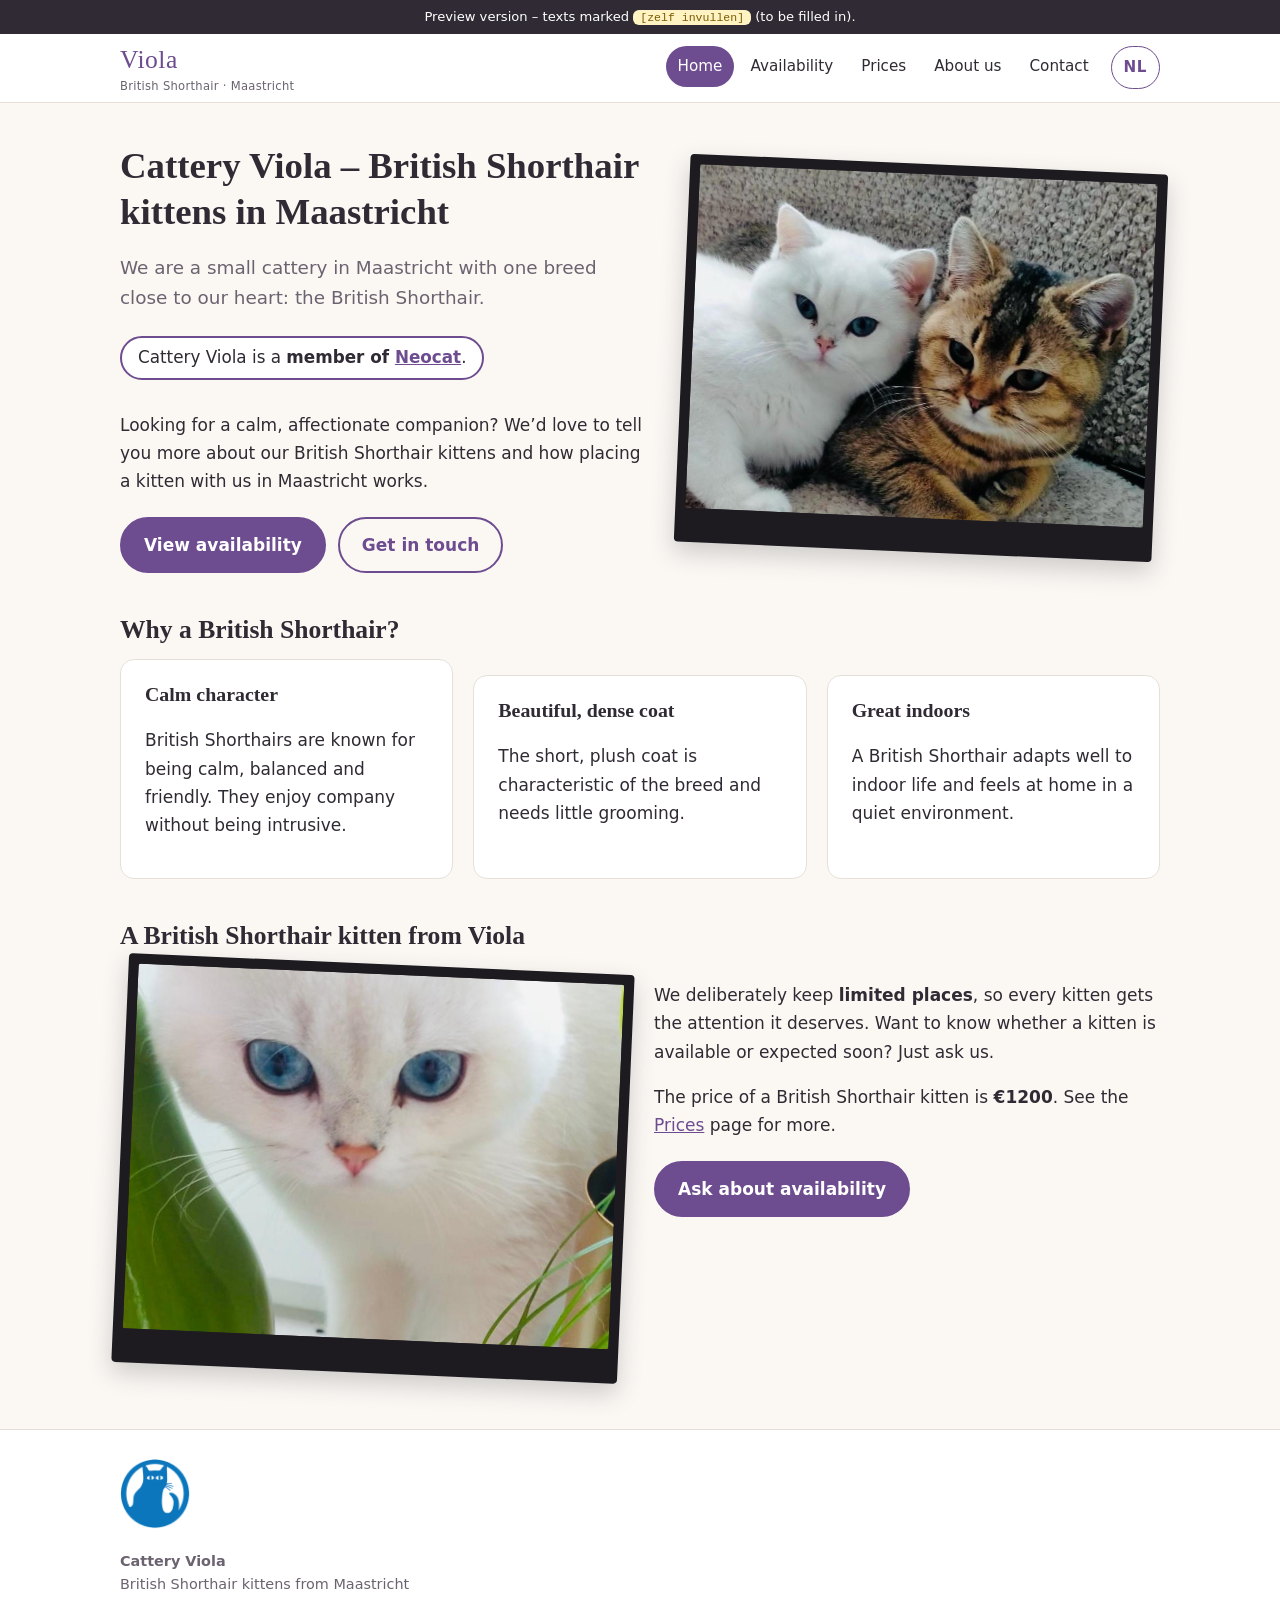
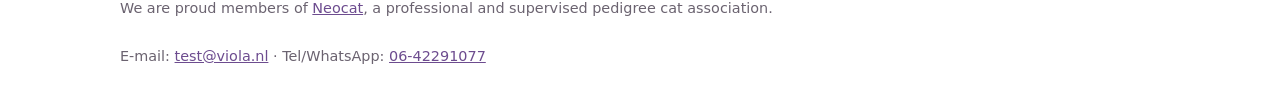
==== en/index.html @ 656d2afb "Neocat-logo in footer (NL/EN)" ====
<!doctype html>
<html lang="en">
<head>
<meta charset="utf-8">
<meta name="viewport" content="width=device-width,initial-scale=1">
<title>Cattery Viola – British Shorthair kittens in Maastricht</title>
<meta name="description" content="Cattery Viola is a small breeder of British Shorthair kittens in Maastricht, the Netherlands. Read about the breed and the adoption process, and ask about availability.">
<link rel="canonical" href="https://warroc0.github.io/viola-cattery/en/">
<link rel="alternate" hreflang="nl" href="https://warroc0.github.io/viola-cattery/">
<link rel="alternate" hreflang="en" href="https://warroc0.github.io/viola-cattery/en/">
<link rel="alternate" hreflang="x-default" href="https://warroc0.github.io/viola-cattery/">
<meta property="og:type" content="website">
<meta property="og:site_name" content="Cattery Viola">
<meta property="og:title" content="Cattery Viola – British Shorthair kittens in Maastricht">
<meta property="og:description" content="Cattery Viola is a small breeder of British Shorthair kittens in Maastricht, the Netherlands. Read about the breed and the adoption process, and ask about availability.">
<meta property="og:url" content="https://warroc0.github.io/viola-cattery/en/">
<meta property="og:locale" content="en_GB">
<meta property="og:image" content="https://warroc0.github.io/viola-cattery/images/viola-01.jpg">
<link rel="icon" href="data:image/svg+xml,<svg xmlns='http://www.w3.org/2000/svg' viewBox='0 0 100 100'><text y='.9em' font-size='90'>🐾</text></svg>">
<link rel="stylesheet" href="../css/style.css">
</head>
<body>
<div class="preview-bar">Preview version – texts marked <span class="fill">[zelf invullen]</span> (to be filled in).</div>
<header class="site"><div class="wrap">
<a class="brand" href="index.html">Viola<small>British Shorthair · Maastricht</small></a>
<button class="menu-toggle" aria-expanded="false" aria-controls="hoofdmenu" onclick="var n=document.getElementById('hoofdmenu');n.classList.toggle('open');this.setAttribute('aria-expanded',n.classList.contains('open'))">Menu</button>
<nav id="hoofdmenu" aria-label="Main menu"><ul><li><a href="index.html" aria-current="page">Home</a></li><li><a href="availability.html">Availability</a></li><li><a href="rates.html">Prices</a></li><li><a href="about.html">About us</a></li><li><a href="contact.html">Contact</a></li><li class="lang"><a href="../index.html" hreflang="nl" lang="nl" title="Nederlandse versie" aria-label="Nederlandse versie">NL</a></li></ul></nav>
</div></header>
<main><div class="wrap">

<section class="hero">
<div>
<h1>Cattery Viola – British Shorthair kittens in Maastricht</h1>
<p class="lead">We are a small cattery in Maastricht with one breed close to our heart: the British Shorthair.</p>
<p class="member">Cattery Viola is a <strong>member of <a href="https://www.neocat.nl/" target="_blank" rel="noopener">Neocat</a></strong>.</p>
<p>Looking for a calm, affectionate companion? We’d love to tell you more about our British Shorthair kittens and how placing a kitten with us in Maastricht works.</p>
<div class="btns"><a class="btn" href="availability.html">View availability</a><a class="btn alt" href="contact.html">Get in touch</a></div>
</div>
<figure class="photo"><img src="../images/viola-01.jpg" alt="Two Cattery Viola British Shorthair kittens, one white and one golden tabby, cuddling on a grey sofa" width="926" height="1000" loading="eager"></figure>
</section>

<section>
<h2>Why a British Shorthair?</h2>
<div class="grid3">
<div class="card"><h3>Calm character</h3><p>British Shorthairs are known for being calm, balanced and friendly. They enjoy company without being intrusive.</p></div>
<div class="card"><h3>Beautiful, dense coat</h3><p>The short, plush coat is characteristic of the breed and needs little grooming.</p></div>
<div class="card"><h3>Great indoors</h3><p>A British Shorthair adapts well to indoor life and feels at home in a quiet environment.</p></div>
</div>
</section>

<section>
<h2>A British Shorthair kitten from Viola</h2>
<div class="grid2">
<figure class="photo"><img src="../images/viola-06.jpg" alt="Viola, our white British Shorthair with blue eyes, close up among the plants" width="943" height="1600" loading="lazy"></figure>
<div>
<p>We deliberately keep <strong>limited places</strong>, so every kitten gets the attention it deserves. Want to know whether a kitten is available or expected soon? Just ask us.</p>
<p>The price of a British Shorthair kitten is <strong>€1200</strong>. See the <a href="rates.html">Prices</a> page for more.</p>
<div class="btns"><a class="btn" href="availability.html">Ask about availability</a></div>
</div>
</div>
</section>

</div></main>
<footer class="site"><div class="wrap">
<a class="neocat-logo" href="https://www.neocat.nl/" target="_blank" rel="noopener"><img src="../images/neocat-logo.png" alt="Neocat logo" width="72" height="72" loading="lazy"></a>
<div class="cols">
<div><strong>Cattery Viola</strong><br>British Shorthair kittens from Maastricht<br>We are proud members of <a href="https://www.neocat.nl/" target="_blank" rel="noopener">Neocat</a>, a professional and supervised pedigree cat association.</div>
<div>E-mail: <a href="mailto:test@viola.nl">test@viola.nl</a> · Tel/WhatsApp: <a href="tel:+31642291077">06-42291077</a></div>
</div>
</div></footer>
</body>
</html>
---- css/style.css ----
:root{--bg:#fbf8f4;--card:#fff;--ink:#2f2a33;--muted:#6b6370;--accent:#6d4c8f;--accent-2:#efe7f6;--line:#e7e0d8;--fill:#fff3c4;--fill-ink:#7a5b00;--radius:14px;--max:1080px}
*{box-sizing:border-box}
html{scroll-behavior:smooth}
body{margin:0;font-family:system-ui,-apple-system,"Segoe UI",Roboto,Helvetica,Arial,sans-serif;color:var(--ink);background:var(--bg);line-height:1.65;font-size:17px}
img{max-width:100%;display:block}
a{color:var(--accent)}
.wrap{max-width:var(--max);margin:0 auto;padding:0 20px}
.preview-bar{background:var(--ink);color:#fff;text-align:center;font-size:.82rem;padding:6px 12px}
header.site{background:var(--card);border-bottom:1px solid var(--line);position:sticky;top:0;z-index:10}
header.site .wrap{display:flex;align-items:center;justify-content:space-between;gap:16px;min-height:68px;flex-wrap:wrap}
.brand{font-family:Georgia,"Times New Roman",serif;font-size:1.6rem;color:var(--accent);text-decoration:none;letter-spacing:.5px}
.brand small{display:block;font-family:system-ui,sans-serif;font-size:.72rem;color:var(--muted);letter-spacing:.3px;margin-top:-4px}
nav ul{list-style:none;display:flex;gap:4px;margin:0;padding:0;flex-wrap:wrap}
nav a{display:block;padding:8px 12px;border-radius:999px;text-decoration:none;color:var(--ink);font-size:.95rem}
nav a:hover{background:var(--accent-2)}
nav a[aria-current=page]{background:var(--accent);color:#fff}
.menu-toggle{display:none}
main{padding:40px 0 56px}
h1,h2,h3{font-family:Georgia,"Times New Roman",serif;line-height:1.25;color:var(--ink)}
h1{font-size:2.3rem;margin:0 0 .4em}
h2{font-size:1.6rem;margin:1.6em 0 .5em}
.lead{font-size:1.15rem;color:var(--muted);max-width:640px}
.hero{display:grid;grid-template-columns:1.1fr 1fr;gap:36px;align-items:center}
.btns{display:flex;gap:12px;flex-wrap:wrap;margin-top:22px}
.btn{display:inline-block;padding:12px 22px;border-radius:999px;background:var(--accent);color:#fff;text-decoration:none;font-weight:600;border:2px solid var(--accent)}
.btn.alt{background:transparent;color:var(--accent)}
.btn:hover{filter:brightness(1.08)}
figure.photo{position:relative;margin:0;border-radius:var(--radius);overflow:hidden;background:#ddd;box-shadow:0 8px 24px rgba(47,42,51,.08)}
figure.photo img{width:100%;height:100%;object-fit:cover;object-position:center 30%;aspect-ratio:4/3}
.gallery .grid3{margin-top:12px}
.gallery figure.photo img{aspect-ratio:4/5}
.grid3{display:grid;grid-template-columns:repeat(3,1fr);gap:20px}
.grid2{display:grid;grid-template-columns:repeat(2,1fr);gap:28px;align-items:start}
.card{background:var(--card);border:1px solid var(--line);border-radius:var(--radius);padding:22px 24px}
.card h3{margin-top:0}
.fill{background:var(--fill);color:var(--fill-ink);padding:1px 7px;border-radius:6px;font-family:ui-monospace,Menlo,Consolas,monospace;font-size:.88em;white-space:normal;overflow-wrap:anywhere}
.price{font-family:Georgia,serif;font-size:3rem;color:var(--accent);margin:.1em 0}
ul.check{padding-left:1.2em}
ul.check li{margin:.35em 0}
.note{background:var(--accent-2);border-radius:var(--radius);padding:16px 20px;color:var(--ink)}
.steps{counter-reset:s;list-style:none;padding:0}
.steps li{counter-increment:s;position:relative;padding:0 0 18px 48px}
.steps li::before{content:counter(s);position:absolute;left:0;top:0;width:32px;height:32px;border-radius:50%;background:var(--accent);color:#fff;display:grid;place-items:center;font-weight:700}
footer.site{border-top:1px solid var(--line);background:var(--card);padding:28px 0;font-size:.9rem;color:var(--muted)}
footer.site .cols{display:flex;justify-content:space-between;gap:24px;flex-wrap:wrap}
footer.site details{margin-top:14px;font-size:.8rem}
footer.site details li{margin:2px 0}
@media (max-width:820px){
 .hero,.grid2{grid-template-columns:1fr}
 .grid3{grid-template-columns:1fr}
 h1{font-size:1.9rem}
 .menu-toggle{display:inline-block;background:none;border:1px solid var(--line);border-radius:8px;padding:6px 12px;font-size:1rem;cursor:pointer}
 nav{width:100%;display:none;padding-bottom:12px}
 nav.open{display:block}
 nav ul{flex-direction:column}
}
body{overflow-x:hidden}
/* language switch */
nav li.lang a{border:1px solid var(--accent);color:var(--accent);font-weight:600;letter-spacing:.5px;margin-left:6px}
nav li.lang a:hover{background:var(--accent);color:#fff}
@media (max-width:820px){nav li.lang a{margin-left:0;display:inline-block;margin-top:6px}}
figure.photo.doc{background:#fff}
.gallery figure.photo.doc img{object-fit:contain;object-position:center}
figure.photo figcaption{position:absolute;left:8px;bottom:8px;background:rgba(47,42,51,.78);color:#fff;font-size:.85rem;padding:4px 10px;border-radius:999px}
/* Neocat membership */
p.member{display:inline-block;background:#fff;border:2px solid var(--accent);border-radius:999px;padding:6px 16px;margin:4px 0 14px;font-size:1.05rem}
.card.neocat{margin:0 0 18px}
.card + .card{margin-top:16px}
.card figure.photo.doc{margin-top:14px;box-shadow:none;border:1px solid var(--line)}
.card figure.photo.doc img{height:auto;aspect-ratio:auto;object-fit:contain}
.card figure.photo.doc figcaption{position:static;display:block;border-radius:0;background:var(--accent-2);color:var(--ink);padding:6px 12px}
/* Polaroid-stijl kattenfoto's (niet de stamboomscans) */
figure.photo:not(.doc){border-radius:4px;background:#1d1b1f;padding:10px 10px 34px;box-shadow:0 10px 24px rgba(47,42,51,.22);transform:rotate(-2.5deg);transition:transform .25s ease}
figure.photo:not(.doc) img{border-radius:2px}
.gallery .grid3 figure.photo:not(.doc){margin:-6px}
.gallery figure.photo:not(.doc):nth-child(4n+1){transform:rotate(-3.5deg)}
.gallery figure.photo:not(.doc):nth-child(4n+2){transform:rotate(2.5deg) translateY(10px);z-index:1}
.gallery figure.photo:not(.doc):nth-child(4n+3){transform:rotate(-1.5deg)}
.gallery figure.photo:not(.doc):nth-child(4n){transform:rotate(3.5deg) translateY(8px);z-index:1}
.grid2 > figure.photo:not(.doc),.hero figure.photo:not(.doc){transform:rotate(2.5deg)}
figure.photo:not(.doc):hover{transform:rotate(0) scale(1.02);z-index:2}
@media (max-width:640px){
 figure.photo:not(.doc),.gallery figure.photo:not(.doc):nth-child(n),.grid2 > figure.photo:not(.doc),.hero figure.photo:not(.doc){transform:rotate(0);margin:0;padding:8px 8px 26px}
 .gallery .grid3 figure.photo:not(.doc){margin:0}
 main{overflow-x:hidden}
}
.neocat-logo{display:inline-block;margin-bottom:12px}.neocat-logo img{width:72px;max-width:20vw;height:auto}
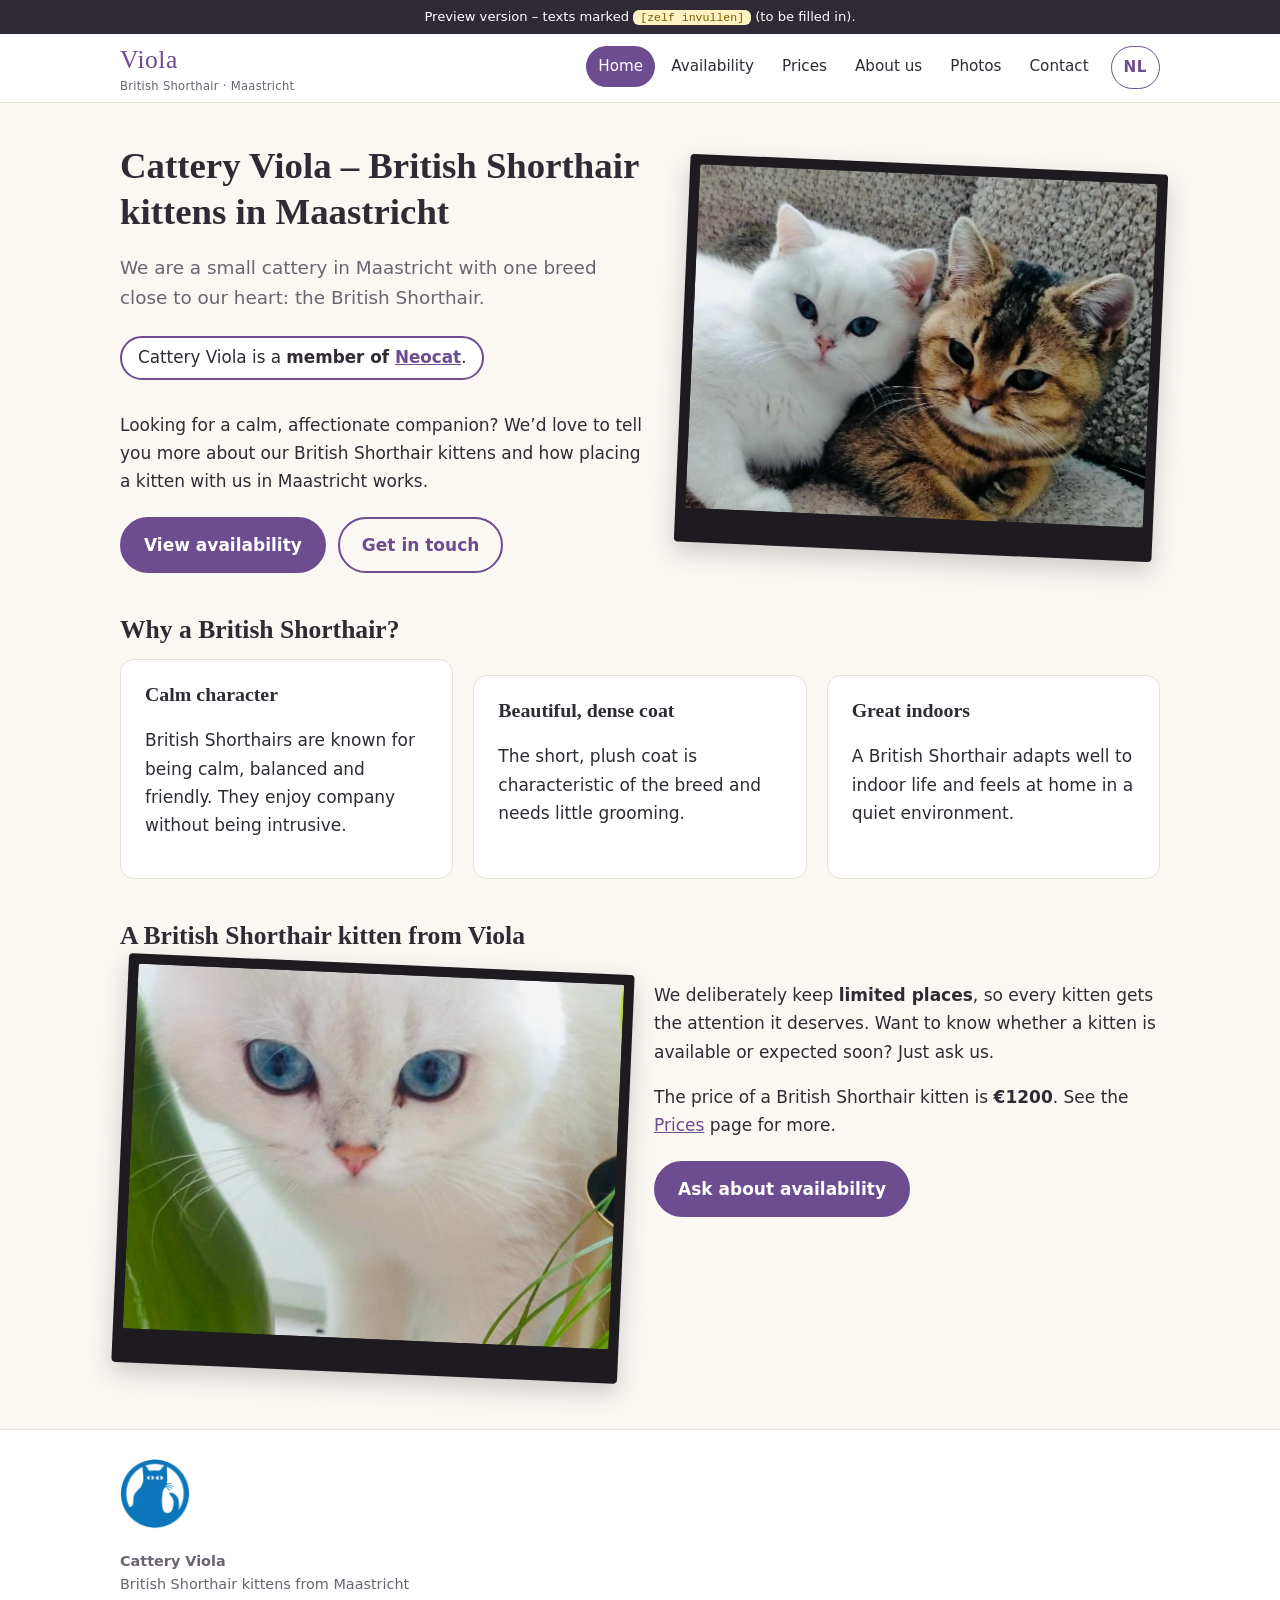
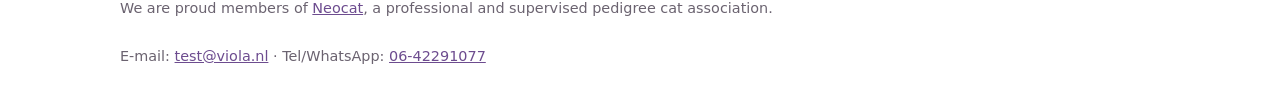
==== commit 91d28ada: "Foto's-pagina NL/EN met polaroid-galerij en toegankelijke lightbox; nav + sitemap" ====
--- a/en/index.html
+++ b/en/index.html
@@ -24,7 +24,7 @@
 <header class="site"><div class="wrap">
 <a class="brand" href="index.html">Viola<small>British Shorthair · Maastricht</small></a>
 <button class="menu-toggle" aria-expanded="false" aria-controls="hoofdmenu" onclick="var n=document.getElementById('hoofdmenu');n.classList.toggle('open');this.setAttribute('aria-expanded',n.classList.contains('open'))">Menu</button>
-<nav id="hoofdmenu" aria-label="Main menu"><ul><li><a href="index.html" aria-current="page">Home</a></li><li><a href="availability.html">Availability</a></li><li><a href="rates.html">Prices</a></li><li><a href="about.html">About us</a></li><li><a href="contact.html">Contact</a></li><li class="lang"><a href="../index.html" hreflang="nl" lang="nl" title="Nederlandse versie" aria-label="Nederlandse versie">NL</a></li></ul></nav>
+<nav id="hoofdmenu" aria-label="Main menu"><ul><li><a href="index.html" aria-current="page">Home</a></li><li><a href="availability.html">Availability</a></li><li><a href="rates.html">Prices</a></li><li><a href="about.html">About us</a></li><li><a href="photos.html">Photos</a></li><li><a href="contact.html">Contact</a></li><li class="lang"><a href="../index.html" hreflang="nl" lang="nl" title="Nederlandse versie" aria-label="Nederlandse versie">NL</a></li></ul></nav>
 </div></header>
 <main><div class="wrap">
 
--- a/css/style.css
+++ b/css/style.css
@@ -85,3 +85,19 @@
  main{overflow-x:hidden}
 }
 .neocat-logo{display:inline-block;margin-bottom:12px}.neocat-logo img{width:72px;max-width:20vw;height:auto}
+/* Foto's-pagina + lightbox */
+.photo-page .grid3{margin-top:24px;gap:28px}
+a.lb-open{display:block;cursor:zoom-in;color:inherit}
+a.lb-open:focus-visible{outline:3px solid var(--accent);outline-offset:4px}
+.lightbox{position:fixed;inset:0;z-index:100;background:rgba(20,18,22,.92);display:flex;align-items:center;justify-content:center;padding:56px 64px}
+.lightbox[hidden]{display:none}
+.lb-fig{margin:0;max-width:100%;max-height:100%;display:flex;flex-direction:column;align-items:center}
+.lb-fig img{max-width:100%;max-height:calc(100vh - 140px);width:auto;height:auto;border:10px solid #1d1b1f;border-bottom-width:30px;border-radius:4px;box-shadow:0 12px 40px rgba(0,0,0,.5);background:#1d1b1f}
+.lb-count{color:#eee;font-size:.9rem;margin-top:8px}
+.lightbox button{position:absolute;background:rgba(255,255,255,.12);color:#fff;border:0;border-radius:999px;width:48px;height:48px;font-size:2rem;line-height:1;cursor:pointer}
+.lightbox button:hover,.lightbox button:focus-visible{background:rgba(255,255,255,.28);outline:2px solid #fff}
+.lb-close{top:10px;right:10px}
+.lb-prev{left:10px;top:50%;transform:translateY(-50%)}
+.lb-next{right:10px;top:50%;transform:translateY(-50%)}
+body.lb-lock{overflow:hidden}
+@media (max-width:640px){.lightbox{padding:60px 8px 72px}.lb-prev,.lb-next{top:auto;bottom:12px;transform:none}.lb-prev{left:calc(50% - 58px)}.lb-next{right:calc(50% - 58px)}.lb-fig img{max-height:calc(100vh - 150px);border-width:6px 6px 20px}}
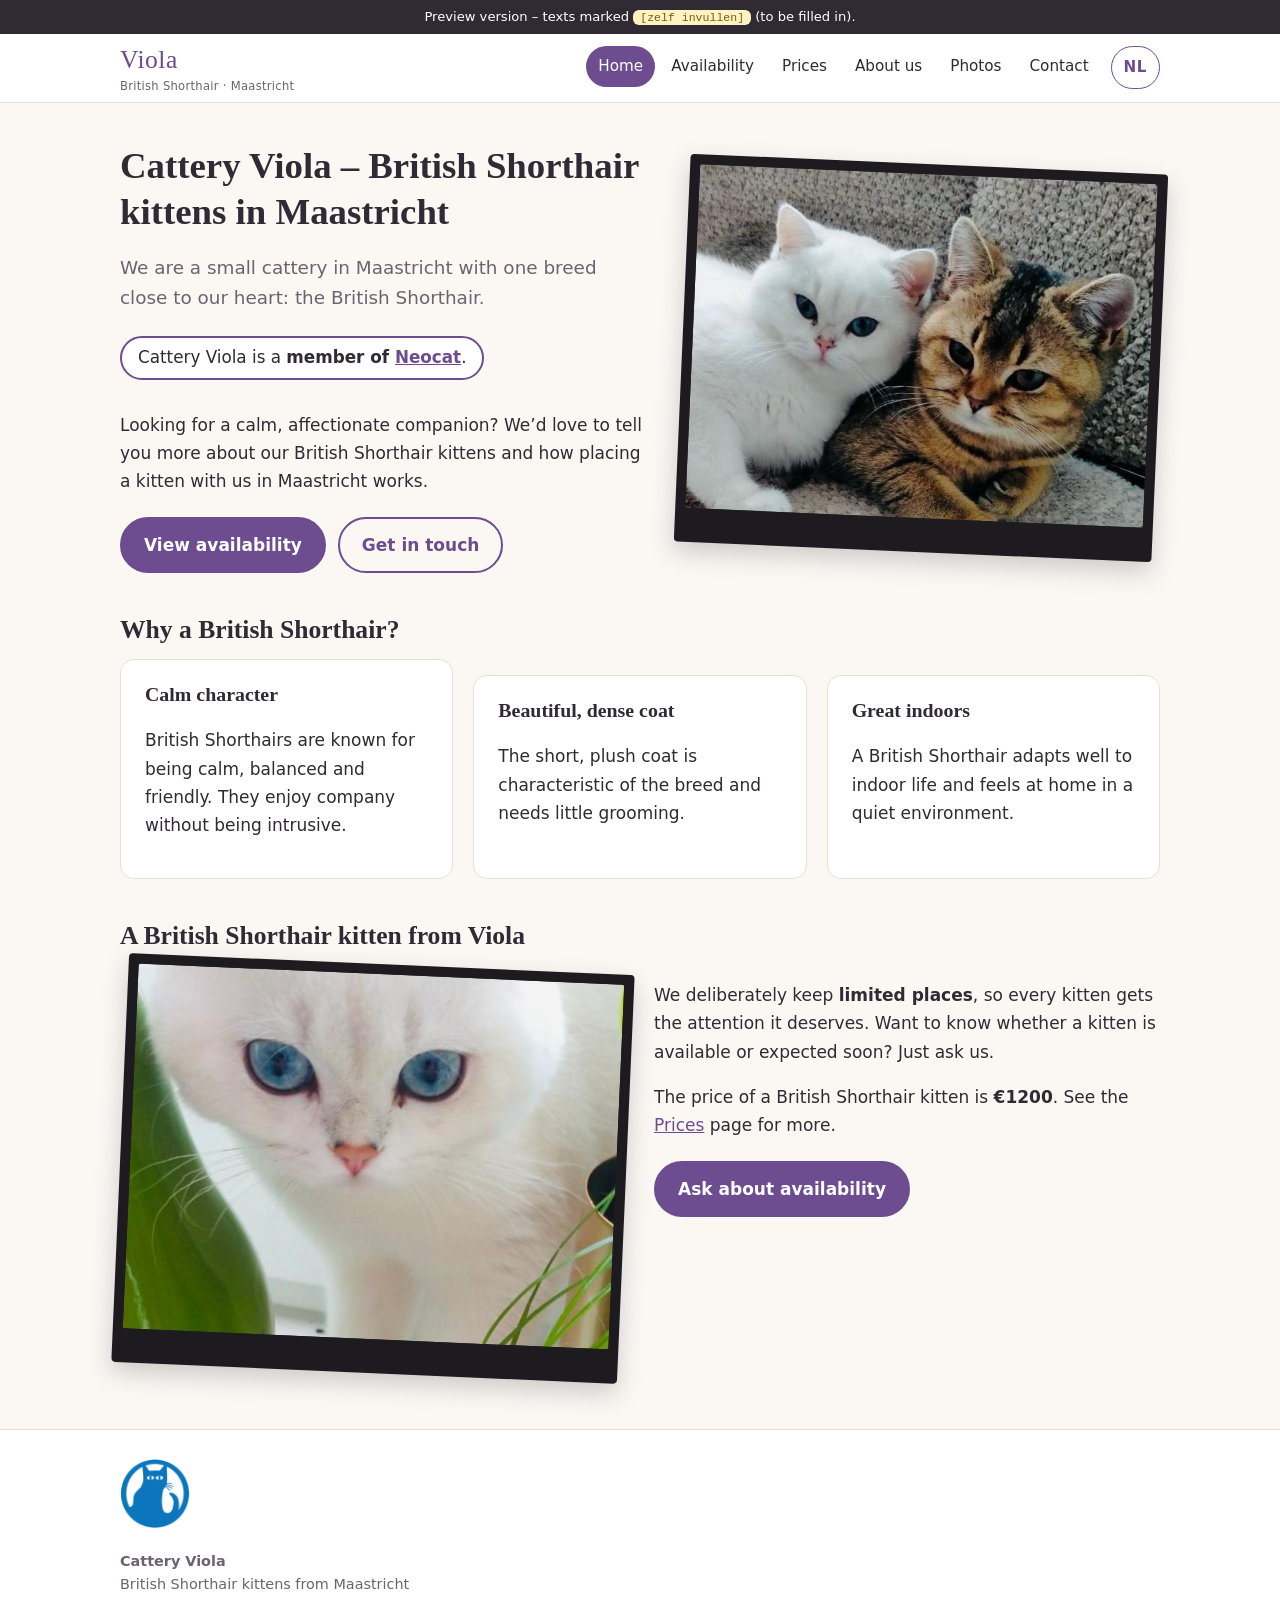
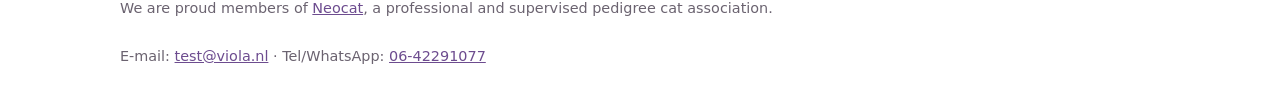
==== commit 2baee985: "Kwaliteitsronde (responsive images, skip link, focus, JSON-LD, LCP) + Jean 13-10: tarieven, Tiara-in" ====
--- a/en/index.html
+++ b/en/index.html
@@ -18,15 +18,17 @@
 <meta property="og:image" content="https://warroc0.github.io/viola-cattery/images/viola-01.jpg">
 <link rel="icon" href="data:image/svg+xml,<svg xmlns='http://www.w3.org/2000/svg' viewBox='0 0 100 100'><text y='.9em' font-size='90'>🐾</text></svg>">
 <link rel="stylesheet" href="../css/style.css">
+<script type="application/ld+json">{"@context": "https://schema.org", "@type": "Organization", "name": "Cattery Viola", "url": "https://warroc0.github.io/viola-cattery/en/", "inLanguage": "en", "description": "British Shorthair kittens from Maastricht", "email": "test@viola.nl", "telephone": "+31642291077", "foundingDate": "2026-05", "address": {"@type": "PostalAddress", "addressLocality": "Maastricht", "addressRegion": "Limburg", "addressCountry": "NL"}, "memberOf": {"@type": "Organization", "name": "Neocat", "url": "https://www.neocat.nl/"}, "logo": "https://warroc0.github.io/viola-cattery/images/viola-01-sm.jpg"}</script>
 </head>
 <body>
+<a class="skip" href="#inhoud">Skip to content</a>
 <div class="preview-bar">Preview version – texts marked <span class="fill">[zelf invullen]</span> (to be filled in).</div>
 <header class="site"><div class="wrap">
 <a class="brand" href="index.html">Viola<small>British Shorthair · Maastricht</small></a>
 <button class="menu-toggle" aria-expanded="false" aria-controls="hoofdmenu" onclick="var n=document.getElementById('hoofdmenu');n.classList.toggle('open');this.setAttribute('aria-expanded',n.classList.contains('open'))">Menu</button>
-<nav id="hoofdmenu" aria-label="Main menu"><ul><li><a href="index.html" aria-current="page">Home</a></li><li><a href="availability.html">Availability</a></li><li><a href="rates.html">Prices</a></li><li><a href="about.html">About us</a></li><li><a href="photos.html">Photos</a></li><li><a href="contact.html">Contact</a></li><li class="lang"><a href="../index.html" hreflang="nl" lang="nl" title="Nederlandse versie" aria-label="Nederlandse versie">NL</a></li></ul></nav>
+<nav id="hoofdmenu" aria-label="Main menu"><ul><li><a href="index.html" aria-current="page">Home</a></li><li><a href="availability.html">Availability</a></li><li><a href="rates.html">Prices</a></li><li><a href="about.html">About us</a></li><li><a href="photos.html">Photos</a></li><li><a href="contact.html">Contact</a></li><li class="lang"><a href="../index.html" hreflang="nl" lang="nl" title="Nederlandse versie">NL</a></li></ul></nav>
 </div></header>
-<main><div class="wrap">
+<main id="inhoud"><div class="wrap">
 
 <section class="hero">
 <div>
@@ -36,7 +38,7 @@
 <p>Looking for a calm, affectionate companion? We’d love to tell you more about our British Shorthair kittens and how placing a kitten with us in Maastricht works.</p>
 <div class="btns"><a class="btn" href="availability.html">View availability</a><a class="btn alt" href="contact.html">Get in touch</a></div>
 </div>
-<figure class="photo"><img src="../images/viola-01.jpg" alt="Two Cattery Viola British Shorthair kittens, one white and one golden tabby, cuddling on a grey sofa" width="926" height="1000" loading="eager"></figure>
+<figure class="photo"><img src="../images/viola-01-sm.jpg" srcset="../images/viola-01-sm.jpg 640w, ../images/viola-01.jpg 926w" sizes="(max-width:640px) 92vw, (max-width:1080px) 45vw, 480px" alt="Two Cattery Viola British Shorthair kittens, one white and one golden tabby, cuddling on a grey sofa" width="926" height="1000" loading="eager" fetchpriority="high"></figure>
 </section>
 
 <section>
@@ -51,7 +53,7 @@
 <section>
 <h2>A British Shorthair kitten from Viola</h2>
 <div class="grid2">
-<figure class="photo"><img src="../images/viola-06.jpg" alt="Viola, our white British Shorthair with blue eyes, close up among the plants" width="943" height="1600" loading="lazy"></figure>
+<figure class="photo"><img src="../images/viola-06-sm.jpg" srcset="../images/viola-06-sm.jpg 640w, ../images/viola-06.jpg 825w" sizes="(max-width:640px) 92vw, (max-width:1080px) 45vw, 480px" alt="Viola, our white British Shorthair with blue eyes, close up among the plants" width="825" height="1400" loading="lazy"></figure>
 <div>
 <p>We deliberately keep <strong>limited places</strong>, so every kitten gets the attention it deserves. Want to know whether a kitten is available or expected soon? Just ask us.</p>
 <p>The price of a British Shorthair kitten is <strong>€1200</strong>. See the <a href="rates.html">Prices</a> page for more.</p>
--- a/css/style.css
+++ b/css/style.css
@@ -101,3 +101,8 @@
 .lb-next{right:10px;top:50%;transform:translateY(-50%)}
 body.lb-lock{overflow:hidden}
 @media (max-width:640px){.lightbox{padding:60px 8px 72px}.lb-prev,.lb-next{top:auto;bottom:12px;transform:none}.lb-prev{left:calc(50% - 58px)}.lb-next{right:calc(50% - 58px)}.lb-fig img{max-height:calc(100vh - 150px);border-width:6px 6px 20px}}
+/* Toegankelijkheid */
+.skip{position:absolute;left:8px;top:-60px;z-index:200;background:var(--accent);color:#fff;padding:10px 16px;border-radius:8px;font-weight:600;text-decoration:none}
+.skip:focus{top:8px}
+a:focus-visible,button:focus-visible{outline:3px solid var(--accent);outline-offset:3px}
+@media (prefers-reduced-motion:reduce){*{transition:none!important}}
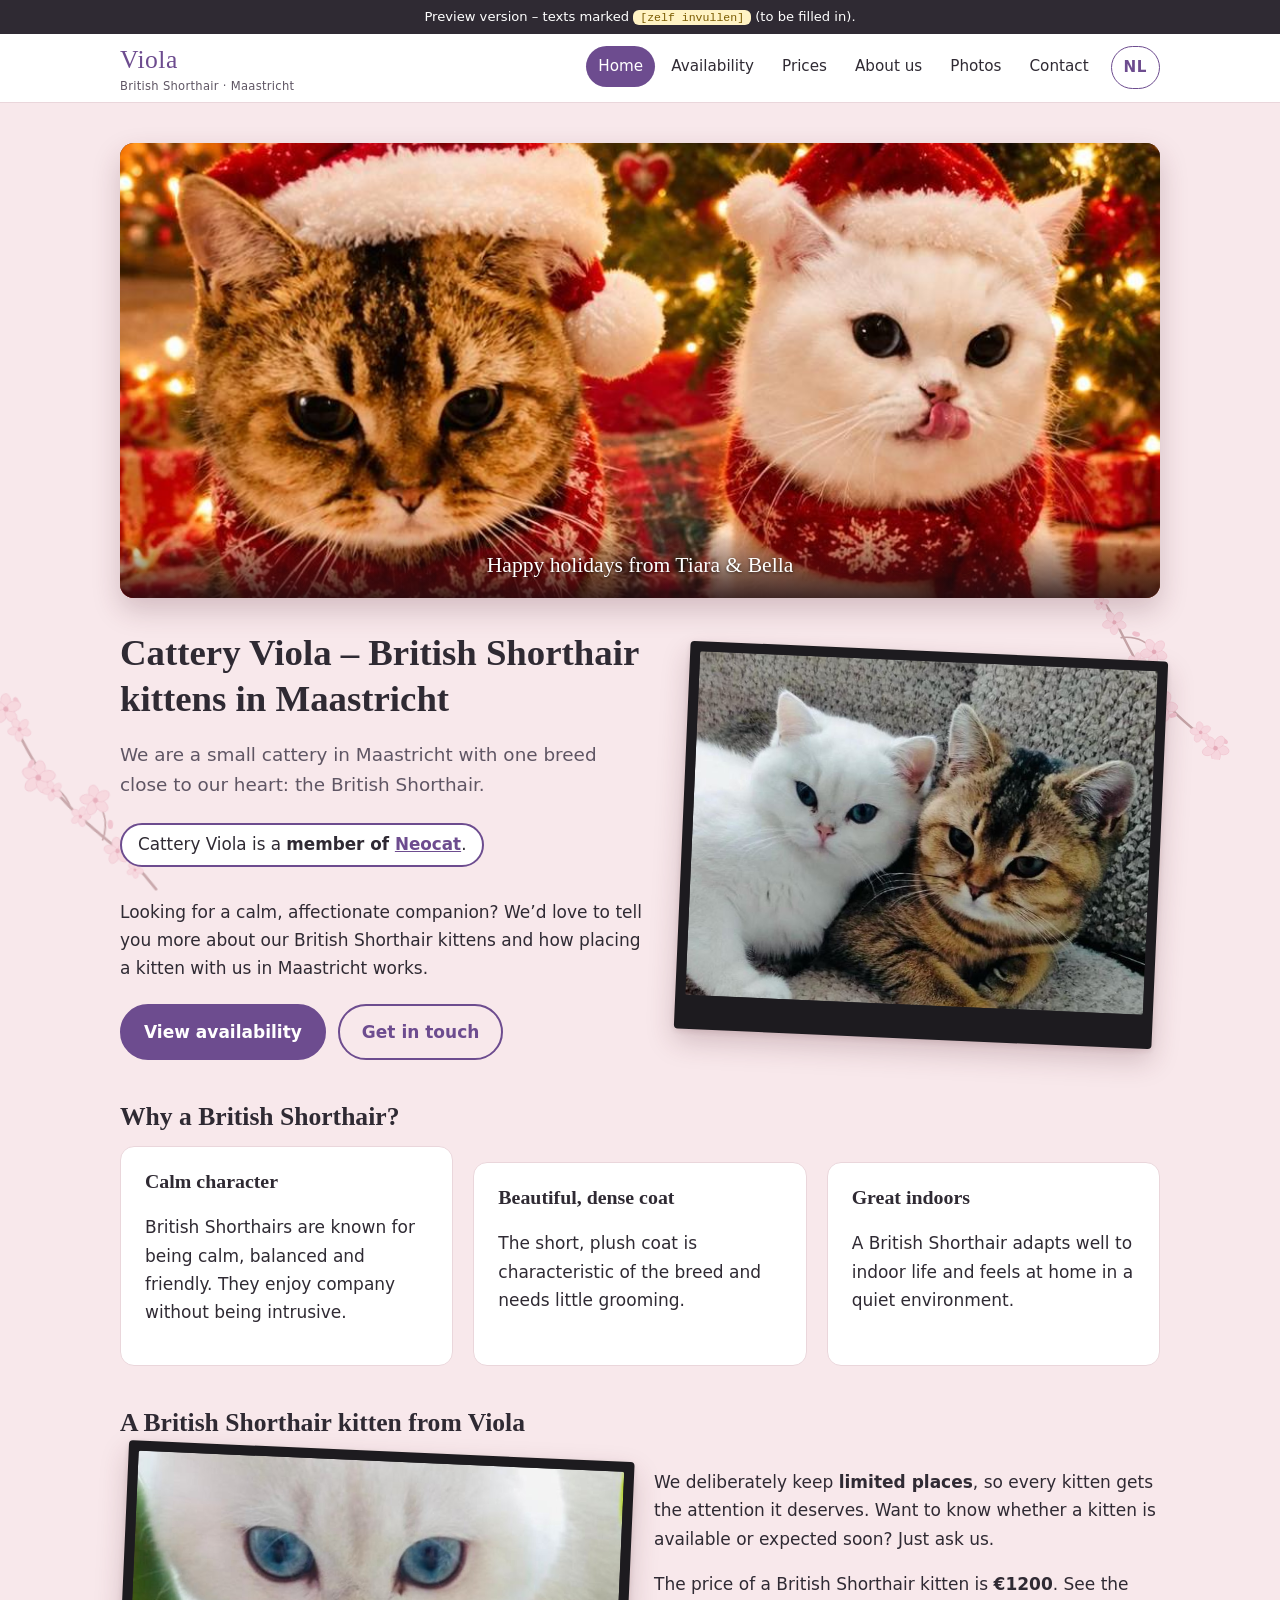
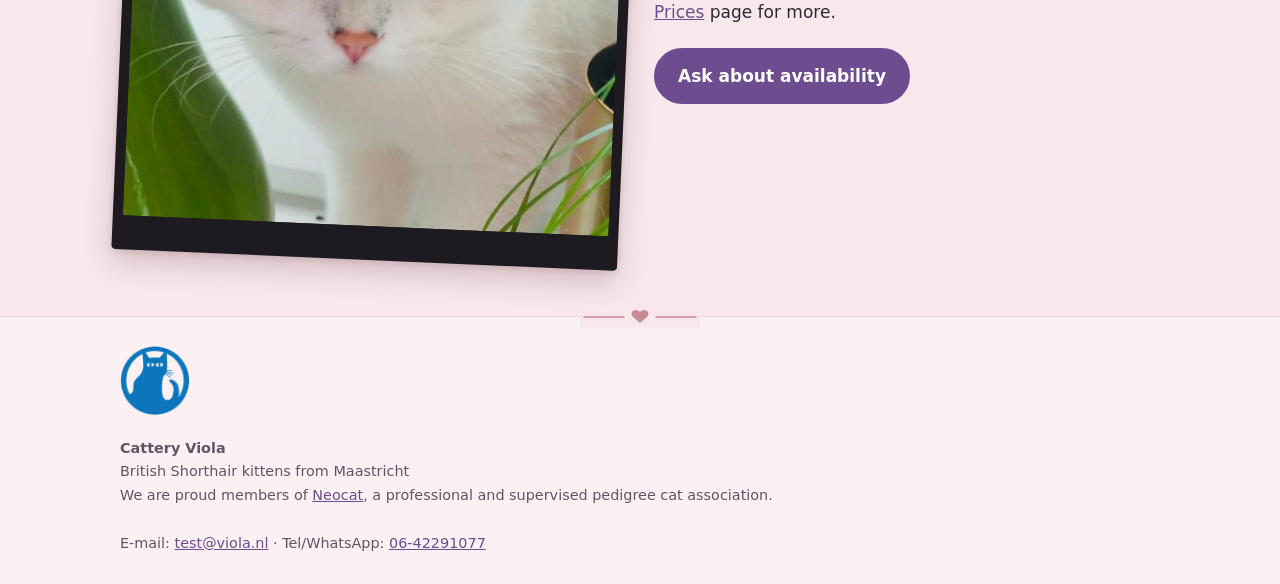
==== commit db939aff: "Tijdelijke kerstbanner op home (NL/EN) — nog niet gepusht" ====
--- a/en/index.html
+++ b/en/index.html
@@ -30,6 +30,12 @@
 </div></header>
 <main id="inhoud"><div class="wrap">
 
+<!-- KERSTBANNER start (tijdelijk; verwijder dit blok + CSS-sectie KERSTBANNER + images/seizoen/) -->
+<section class="kerstbanner" aria-label="Happy holidays from Tiara &amp; Bella">
+<figure><img src="../images/seizoen/kerst-tiara-bella-sm.jpg" srcset="../images/seizoen/kerst-tiara-bella-sm.jpg 640w, ../images/seizoen/kerst-tiara-bella.jpg 1000w" sizes="(max-width:1080px) 100vw, 1040px" alt="Christmas illustration: Tiara and Bella in Santa hats by a Christmas tree" width="1000" height="1321" loading="eager" fetchpriority="high" decoding="async"><figcaption>Happy holidays from Tiara &amp; Bella</figcaption></figure>
+</section>
+<!-- KERSTBANNER eind -->
+
 <section class="hero">
 <div>
 <h1>Cattery Viola – British Shorthair kittens in Maastricht</h1>
@@ -38,7 +44,7 @@
 <p>Looking for a calm, affectionate companion? We’d love to tell you more about our British Shorthair kittens and how placing a kitten with us in Maastricht works.</p>
 <div class="btns"><a class="btn" href="availability.html">View availability</a><a class="btn alt" href="contact.html">Get in touch</a></div>
 </div>
-<figure class="photo"><img src="../images/viola-01-sm.jpg" srcset="../images/viola-01-sm.jpg 640w, ../images/viola-01.jpg 926w" sizes="(max-width:640px) 92vw, (max-width:1080px) 45vw, 480px" alt="Two Cattery Viola British Shorthair kittens, one white and one golden tabby, cuddling on a grey sofa" width="926" height="1000" loading="eager" fetchpriority="high"></figure>
+<figure class="photo"><img src="../images/viola-01-sm.jpg" srcset="../images/viola-01-sm.jpg 640w, ../images/viola-01.jpg 926w" sizes="(max-width:640px) 92vw, (max-width:1080px) 45vw, 480px" alt="Two Cattery Viola British Shorthair kittens, one white and one golden tabby, cuddling on a grey sofa" width="926" height="1000" loading="eager"></figure>
 </section>
 
 <section>
@@ -53,7 +59,7 @@
 <section>
 <h2>A British Shorthair kitten from Viola</h2>
 <div class="grid2">
-<figure class="photo"><img src="../images/viola-06-sm.jpg" srcset="../images/viola-06-sm.jpg 640w, ../images/viola-06.jpg 825w" sizes="(max-width:640px) 92vw, (max-width:1080px) 45vw, 480px" alt="Viola, our white British Shorthair with blue eyes, close up among the plants" width="825" height="1400" loading="lazy"></figure>
+<figure class="photo"><img src="../images/viola-06-sm.jpg" srcset="../images/viola-06-sm.jpg 640w, ../images/viola-06.jpg 825w" sizes="(max-width:640px) 92vw, (max-width:1080px) 45vw, 480px" alt="Our white British Shorthair with blue eyes, close up among the plants" width="825" height="1400" loading="lazy"></figure>
 <div>
 <p>We deliberately keep <strong>limited places</strong>, so every kitten gets the attention it deserves. Want to know whether a kitten is available or expected soon? Just ask us.</p>
 <p>The price of a British Shorthair kitten is <strong>€1200</strong>. See the <a href="rates.html">Prices</a> page for more.</p>
--- a/css/style.css
+++ b/css/style.css
@@ -106,3 +106,65 @@
 .skip:focus{top:8px}
 a:focus-visible,button:focus-visible{outline:3px solid var(--accent);outline-offset:3px}
 @media (prefers-reduced-motion:reduce){*{transition:none!important}}
+/* Kittenkaarten */
+.kittens{margin-top:8px}
+.kitten-grid{display:grid;grid-template-columns:repeat(3,1fr);gap:20px;margin-top:16px}
+.kitten-card{background:var(--card);border:1px solid var(--line);border-radius:var(--radius);padding:16px;display:flex;flex-direction:column}
+.kitten-card h3{margin:14px 0 8px}
+.kitten-photo{margin:0;border-radius:10px;overflow:hidden;aspect-ratio:4/5}
+.kitten-photo img{width:100%;height:100%;object-fit:cover}
+.kitten-photo.placeholder{display:flex;align-items:center;justify-content:center;background:var(--accent-2);border:1px dashed #cdbfdc;color:var(--muted);font-size:.95rem}
+.kitten-card dl{display:grid;grid-template-columns:auto 1fr;gap:6px 14px;margin:0}
+.kitten-card dt{font-weight:600}
+.kitten-card dd{margin:0}
+.kitten-card dd.tbd{color:var(--muted);font-style:italic}
+@media (max-width:820px){.kitten-grid{grid-template-columns:1fr 1fr}}
+@media (max-width:640px){.kitten-grid{grid-template-columns:1fr}.kitten-photo{aspect-ratio:16/9}}
+/* Portret in kattenkaart (polaroid) */
+.card figure.cat-portrait{float:right;width:min(220px,40%);margin:0 4px 14px 22px;transform:rotate(2.5deg)}
+.card figure.cat-portrait img{aspect-ratio:4/5}
+.card figure.photo.doc{clear:both}
+@media (max-width:640px){.card figure.cat-portrait{float:none;width:min(260px,80%);margin:0 auto 16px;transform:none}}
+.kitten-card .badge{align-self:flex-start;margin:12px 0 0;padding:3px 12px;border-radius:999px;background:#ece9ee;color:#4a4450;font-size:.85rem;font-weight:600}
+.kitten-card.sold .kitten-photo{opacity:.85}
+/* === Zacht roze thema (blush) met subtiele decoraties === */
+:root{--bg:#f8e8eb;--muted:#5f5664;--line:#ead6db;--blush-2:#fbf1f3;--deco:#c98a98}
+body{background-color:var(--bg);position:relative}
+/* Decoratieve hoeken: pootjes rechtsboven, hartjes + lijnwerk linksonder (CSS-achtergrond, niet voorleesbaar) */
+body::before,body::after{content:"";position:fixed;z-index:-1;pointer-events:none;background-repeat:no-repeat;opacity:.16}
+body::before{top:110px;right:-10px;width:170px;height:170px;transform:rotate(18deg);
+ background-image:url("data:image/svg+xml,%3Csvg xmlns='http://www.w3.org/2000/svg' viewBox='0 0 100 100' fill='%23a9566b'%3E%3Cellipse cx='50' cy='64' rx='17' ry='14'/%3E%3Cellipse cx='29' cy='43' rx='7' ry='9'/%3E%3Cellipse cx='43' cy='33' rx='7' ry='9'/%3E%3Cellipse cx='58' cy='33' rx='7' ry='9'/%3E%3Cellipse cx='72' cy='43' rx='7' ry='9'/%3E%3C/svg%3E")}
+body::after{bottom:24px;left:-6px;width:230px;height:150px;
+ background-image:url("data:image/svg+xml,%3Csvg xmlns='http://www.w3.org/2000/svg' viewBox='0 0 230 150' fill='none' stroke='%23a9566b' stroke-width='2.2' stroke-linecap='round'%3E%3Cpath d='M8 120 C60 70 110 140 160 90 S215 60 224 40'/%3E%3Cpath d='M40 52c-6-10-22-4-15 9l15 13 15-13c7-13-9-19-15-9z' fill='%23a9566b' stroke='none'/%3E%3Cpath d='M118 40c-4-7-15-3-10 6l10 9 10-9c5-9-6-13-10-6z' fill='%23a9566b' stroke='none'/%3E%3C/svg%3E")}
+/* Sierlijke scheidingslijn met hartje boven de footer */
+footer.site{background:var(--blush-2);border-top:1px solid var(--line);position:relative}
+footer.site::before{content:"";position:absolute;left:50%;top:-11px;width:120px;height:22px;transform:translateX(-50%);background:var(--bg) no-repeat center/120px 22px url("data:image/svg+xml,%3Csvg xmlns='http://www.w3.org/2000/svg' viewBox='0 0 120 22' fill='none' stroke='%23c98a98' stroke-width='1.5' stroke-linecap='round'%3E%3Cpath d='M4 11h40M76 11h40'/%3E%3Cpath d='M60 17l-7-6c-4-4 1-10 7-5 6-5 11 1 7 5z' fill='%23c98a98' stroke='none'/%3E%3C/svg%3E")}
+/* Polaroids en scans laten opvallen op roze */
+figure.photo:not(.doc){box-shadow:0 12px 28px rgba(80,30,45,.22),0 2px 6px rgba(80,30,45,.12)}
+figure.photo.doc{box-shadow:0 6px 18px rgba(80,30,45,.12)}
+.card,.kitten-card{border-color:var(--line)}
+@media (max-width:640px){
+ body::before{width:96px;height:96px;top:auto;bottom:16px;right:-14px;opacity:.12}
+ body::after{display:none}
+}
+.kitten-photo img{object-position:center 30%}
+
+/* Bloesemtakjes (eigen SVG) — vervangt hoekdecoratie met lijn/hartjes; pootje blijft */
+:root{--blossom:url("data:image/svg+xml,%3Csvg xmlns='http://www.w3.org/2000/svg' xmlns:xlink='http://www.w3.org/1999/xlink' viewBox='0 0 210 210'%3E%3Cdefs%3E%3Cg id='f'%3E%3Cg fill='%23f6c9d4' stroke='%23e7a3b5' stroke-width='.08'%3E%3Cellipse cx='0' cy='-1' rx='.62' ry='.9' transform='rotate%280%29'/%3E%3Cellipse cx='0' cy='-1' rx='.62' ry='.9' transform='rotate%2872%29'/%3E%3Cellipse cx='0' cy='-1' rx='.62' ry='.9' transform='rotate%28144%29'/%3E%3Cellipse cx='0' cy='-1' rx='.62' ry='.9' transform='rotate%28216%29'/%3E%3Cellipse cx='0' cy='-1' rx='.62' ry='.9' transform='rotate%28288%29'/%3E%3C/g%3E%3Ccircle r='.32' fill='%23d77a92'/%3E%3C/g%3E%3C/defs%3E%3Cpath d='M4 196 C40 160 70 150 110 120 S170 60 196 20' fill='none' stroke='%239b6b6e' stroke-width='3' stroke-linecap='round'/%3E%3Cpath d='M110 120 C120 100 140 96 150 92 M70 150 C66 130 74 116 84 108' fill='none' stroke='%239b6b6e' stroke-width='2' stroke-linecap='round'/%3E%3Cellipse cx='186' cy='12' rx='3' ry='5' fill='%23eaa3b6' transform='rotate%2830 186 12%29'/%3E%3Cellipse cx='160' cy='78' rx='3' ry='5' fill='%23eaa3b6' transform='rotate%28-20 160 78%29'/%3E%3Cellipse cx='64' cy='132' rx='3' ry='5' fill='%23eaa3b6' transform='rotate%2810 64 132%29'/%3E%3Cuse href='%23f' xlink:href='%23f' transform='translate%28196 22%29 scale%289%29 rotate%2810%29'/%3E%3Cuse href='%23f' xlink:href='%23f' transform='translate%28178 42%29 scale%287%29 rotate%2840%29'/%3E%3Cuse href='%23f' xlink:href='%23f' transform='translate%28150 92%29 scale%2810%29 rotate%280%29'/%3E%3Cuse href='%23f' xlink:href='%23f' transform='translate%28132 104%29 scale%286%29 rotate%2830%29'/%3E%3Cuse href='%23f' xlink:href='%23f' transform='translate%2884 108%29 scale%289%29 rotate%2820%29'/%3E%3Cuse href='%23f' xlink:href='%23f' transform='translate%2898 128%29 scale%286%29 rotate%2860%29'/%3E%3Cuse href='%23f' xlink:href='%23f' transform='translate%2852 160%29 scale%288%29 rotate%2815%29'/%3E%3Cuse href='%23f' xlink:href='%23f' transform='translate%2830 178%29 scale%285%29 rotate%2850%29'/%3E%3C/svg%3E")}
+body::after{background-image:var(--blossom);background-size:contain;width:190px;height:190px;bottom:10px;left:-18px;opacity:.5;transform:scaleX(-1) rotate(-8deg)}
+.hero{position:relative}
+.hero::before{content:"";position:absolute;z-index:-1;pointer-events:none;top:-34px;left:-70px;width:150px;height:150px;background:var(--blossom) no-repeat center/contain;opacity:.45;transform:rotate(200deg)}
+@media (max-width:1180px){.hero::before{left:-24px;top:-40px;width:110px;height:110px;opacity:.32}}
+@media (max-width:640px){.hero::before{display:none} body::after{display:block;width:96px;height:96px;bottom:8px;left:-14px;opacity:.35} body::before{display:none}}
+/* Hero-takje: rechtsboven achter de foto i.p.v. links bij de kop (niet achter tekst) */
+.hero::before{left:auto;right:-80px;top:-46px;width:170px;height:170px;opacity:.55;transform:rotate(95deg)}
+@media (max-width:1180px){.hero::before{right:-20px;top:-40px;width:120px;height:120px;opacity:.4}}
+@media (max-width:820px){.hero::before{display:none}}
+body:has(.hero)::before{display:none}
+/* === KERSTBANNER start (tijdelijk) === */
+.kerstbanner{margin:0 0 32px}
+.kerstbanner figure{margin:0;position:relative;border-radius:var(--radius);overflow:hidden;background:#3a1f22;box-shadow:0 12px 28px rgba(80,30,45,.22)}
+.kerstbanner img{width:100%;height:auto;aspect-ratio:16/7;object-fit:cover;object-position:50% 22%}
+.kerstbanner figcaption{position:absolute;left:0;right:0;bottom:0;padding:14px 20px;background:linear-gradient(transparent,rgba(30,12,16,.82));color:#fff;font-family:Georgia,serif;font-size:1.35rem;text-align:center;text-shadow:0 1px 3px rgba(0,0,0,.6)}
+@media (max-width:640px){.kerstbanner img{aspect-ratio:4/3;object-position:50% 26%}.kerstbanner figcaption{font-size:1.1rem;padding:10px 14px;position:static;background:#4a2228}}
+/* === KERSTBANNER eind === */
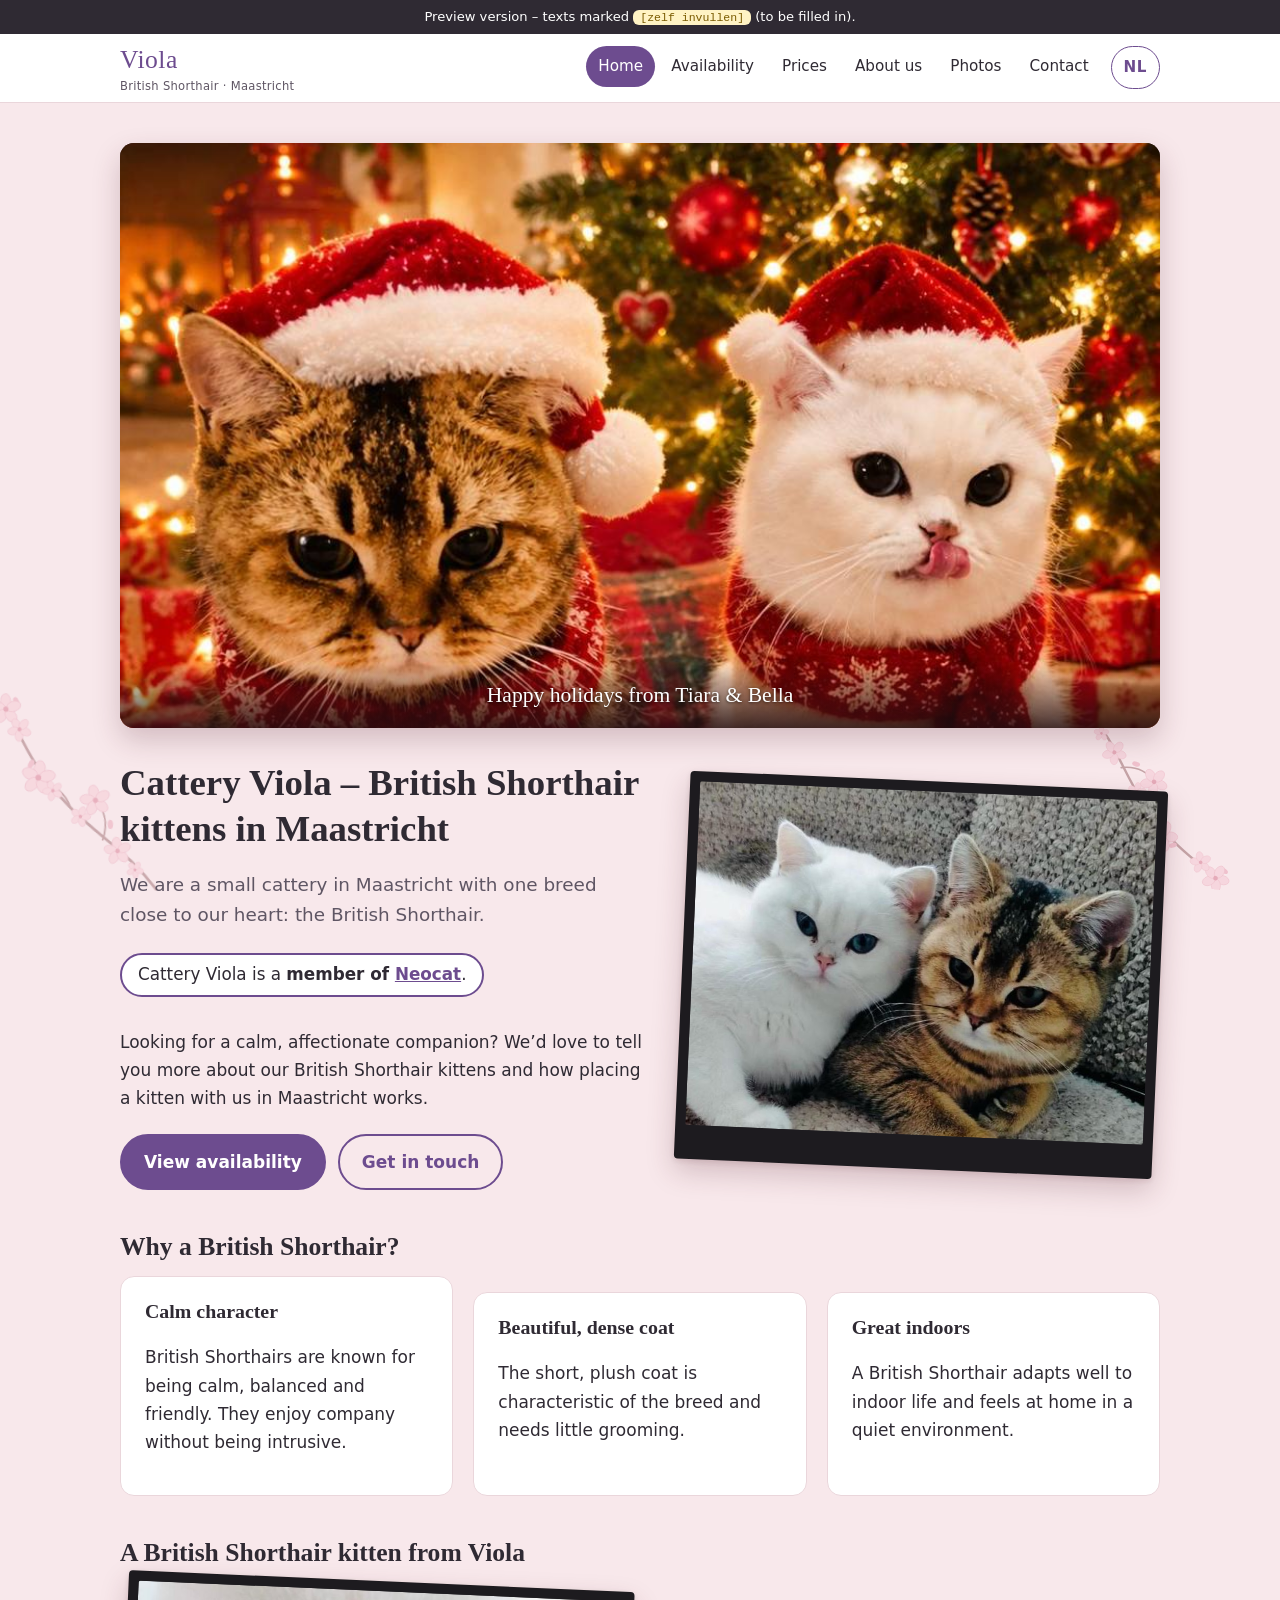
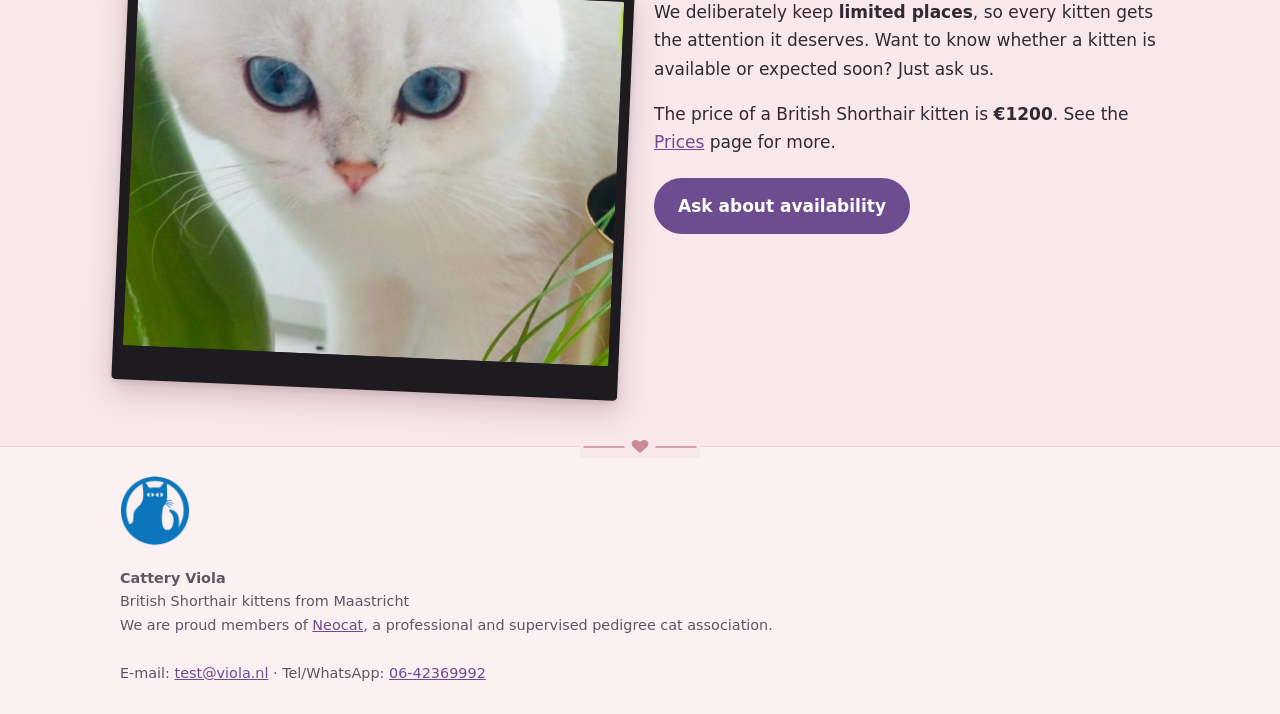
==== commit 06e9436a: "Telefoonnummer vervangen door 06-42369992 (tel:, WhatsApp, JSON-LD) op alle 12 pagina's" ====
--- a/en/index.html
+++ b/en/index.html
@@ -18,7 +18,7 @@
 <meta property="og:image" content="https://warroc0.github.io/viola-cattery/images/viola-01.jpg">
 <link rel="icon" href="data:image/svg+xml,<svg xmlns='http://www.w3.org/2000/svg' viewBox='0 0 100 100'><text y='.9em' font-size='90'>🐾</text></svg>">
 <link rel="stylesheet" href="../css/style.css">
-<script type="application/ld+json">{"@context": "https://schema.org", "@type": "Organization", "name": "Cattery Viola", "url": "https://warroc0.github.io/viola-cattery/en/", "inLanguage": "en", "description": "British Shorthair kittens from Maastricht", "email": "test@viola.nl", "telephone": "+31642291077", "foundingDate": "2026-05", "address": {"@type": "PostalAddress", "addressLocality": "Maastricht", "addressRegion": "Limburg", "addressCountry": "NL"}, "memberOf": {"@type": "Organization", "name": "Neocat", "url": "https://www.neocat.nl/"}, "logo": "https://warroc0.github.io/viola-cattery/images/viola-01-sm.jpg"}</script>
+<script type="application/ld+json">{"@context": "https://schema.org", "@type": "Organization", "name": "Cattery Viola", "url": "https://warroc0.github.io/viola-cattery/en/", "inLanguage": "en", "description": "British Shorthair kittens from Maastricht", "email": "test@viola.nl", "telephone": "+31642369992", "foundingDate": "2026-05", "address": {"@type": "PostalAddress", "addressLocality": "Maastricht", "addressRegion": "Limburg", "addressCountry": "NL"}, "memberOf": {"@type": "Organization", "name": "Neocat", "url": "https://www.neocat.nl/"}, "logo": "https://warroc0.github.io/viola-cattery/images/viola-01-sm.jpg"}</script>
 </head>
 <body>
 <a class="skip" href="#inhoud">Skip to content</a>
@@ -73,7 +73,7 @@
 <a class="neocat-logo" href="https://www.neocat.nl/" target="_blank" rel="noopener"><img src="../images/neocat-logo.png" alt="Neocat logo" width="72" height="72" loading="lazy"></a>
 <div class="cols">
 <div><strong>Cattery Viola</strong><br>British Shorthair kittens from Maastricht<br>We are proud members of <a href="https://www.neocat.nl/" target="_blank" rel="noopener">Neocat</a>, a professional and supervised pedigree cat association.</div>
-<div>E-mail: <a href="mailto:test@viola.nl">test@viola.nl</a> · Tel/WhatsApp: <a href="tel:+31642291077">06-42291077</a></div>
+<div>E-mail: <a href="mailto:test@viola.nl">test@viola.nl</a> · Tel/WhatsApp: <a href="tel:+31642369992">06-42369992</a></div>
 </div>
 </div></footer>
 </body>
--- a/css/style.css
+++ b/css/style.css
@@ -164,7 +164,7 @@
 /* === KERSTBANNER start (tijdelijk) === */
 .kerstbanner{margin:0 0 32px}
 .kerstbanner figure{margin:0;position:relative;border-radius:var(--radius);overflow:hidden;background:#3a1f22;box-shadow:0 12px 28px rgba(80,30,45,.22)}
-.kerstbanner img{width:100%;height:auto;aspect-ratio:16/7;object-fit:cover;object-position:50% 22%}
+.kerstbanner img{width:100%;height:auto;aspect-ratio:16/9;object-fit:cover;object-position:50% 8%}
 .kerstbanner figcaption{position:absolute;left:0;right:0;bottom:0;padding:14px 20px;background:linear-gradient(transparent,rgba(30,12,16,.82));color:#fff;font-family:Georgia,serif;font-size:1.35rem;text-align:center;text-shadow:0 1px 3px rgba(0,0,0,.6)}
 @media (max-width:640px){.kerstbanner img{aspect-ratio:4/3;object-position:50% 26%}.kerstbanner figcaption{font-size:1.1rem;padding:10px 14px;position:static;background:#4a2228}}
 /* === KERSTBANNER eind === */
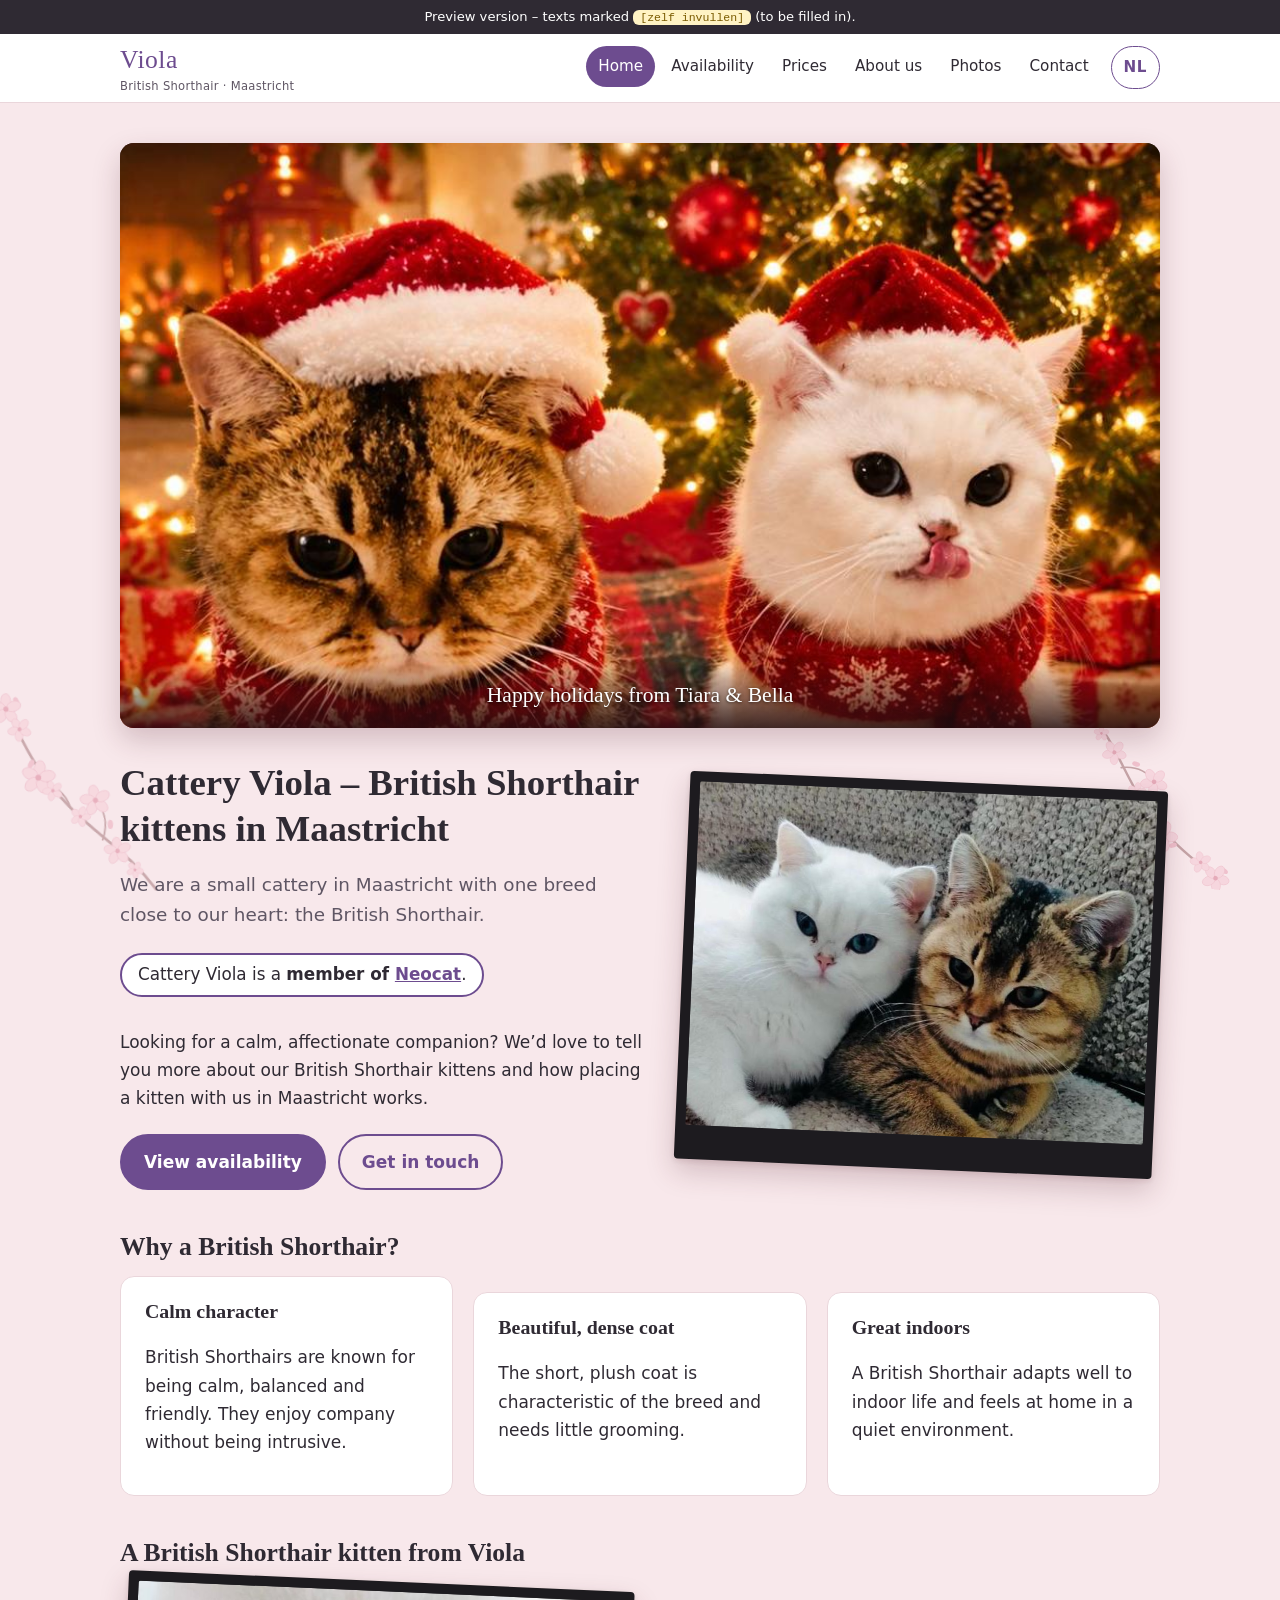
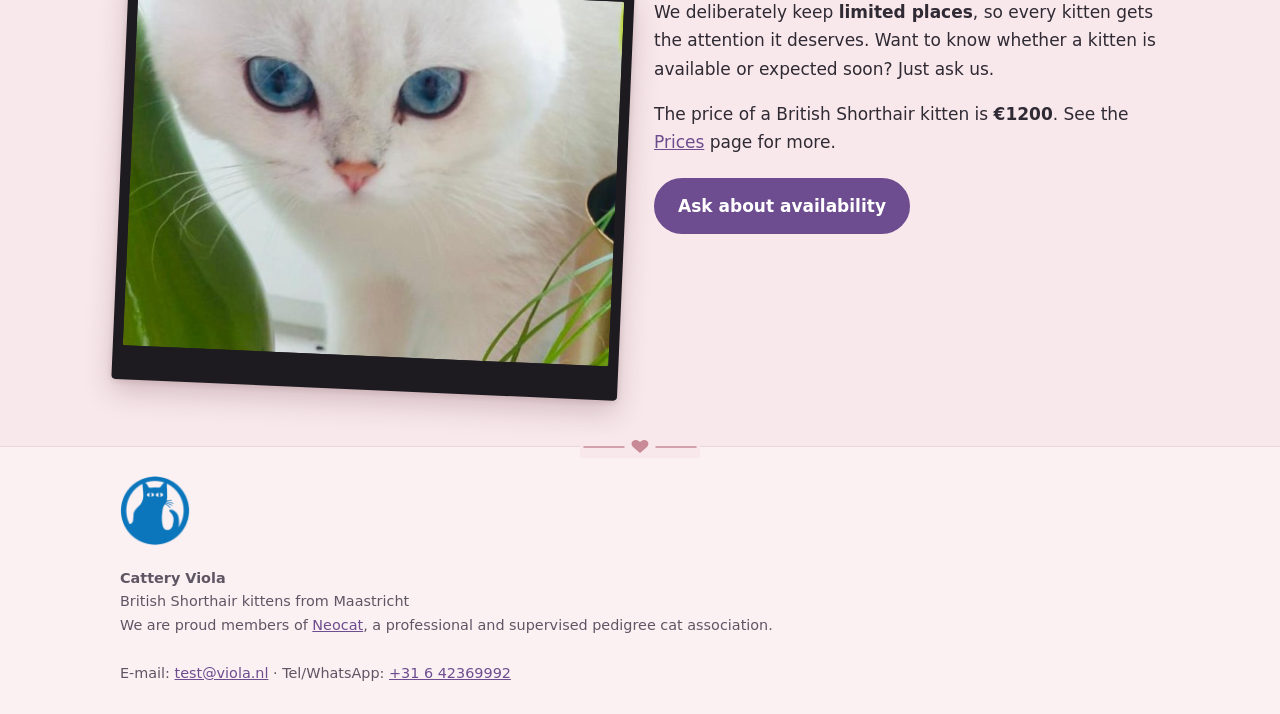
==== commit 69b4336a: "EN: telefoonnummer weergeven als +31 6 42369992" ====
--- a/en/index.html
+++ b/en/index.html
@@ -73,7 +73,7 @@
 <a class="neocat-logo" href="https://www.neocat.nl/" target="_blank" rel="noopener"><img src="../images/neocat-logo.png" alt="Neocat logo" width="72" height="72" loading="lazy"></a>
 <div class="cols">
 <div><strong>Cattery Viola</strong><br>British Shorthair kittens from Maastricht<br>We are proud members of <a href="https://www.neocat.nl/" target="_blank" rel="noopener">Neocat</a>, a professional and supervised pedigree cat association.</div>
-<div>E-mail: <a href="mailto:test@viola.nl">test@viola.nl</a> · Tel/WhatsApp: <a href="tel:+31642369992">06-42369992</a></div>
+<div>E-mail: <a href="mailto:test@viola.nl">test@viola.nl</a> · Tel/WhatsApp: <a href="tel:+31642369992">+31 6 42369992</a></div>
 </div>
 </div></footer>
 </body>
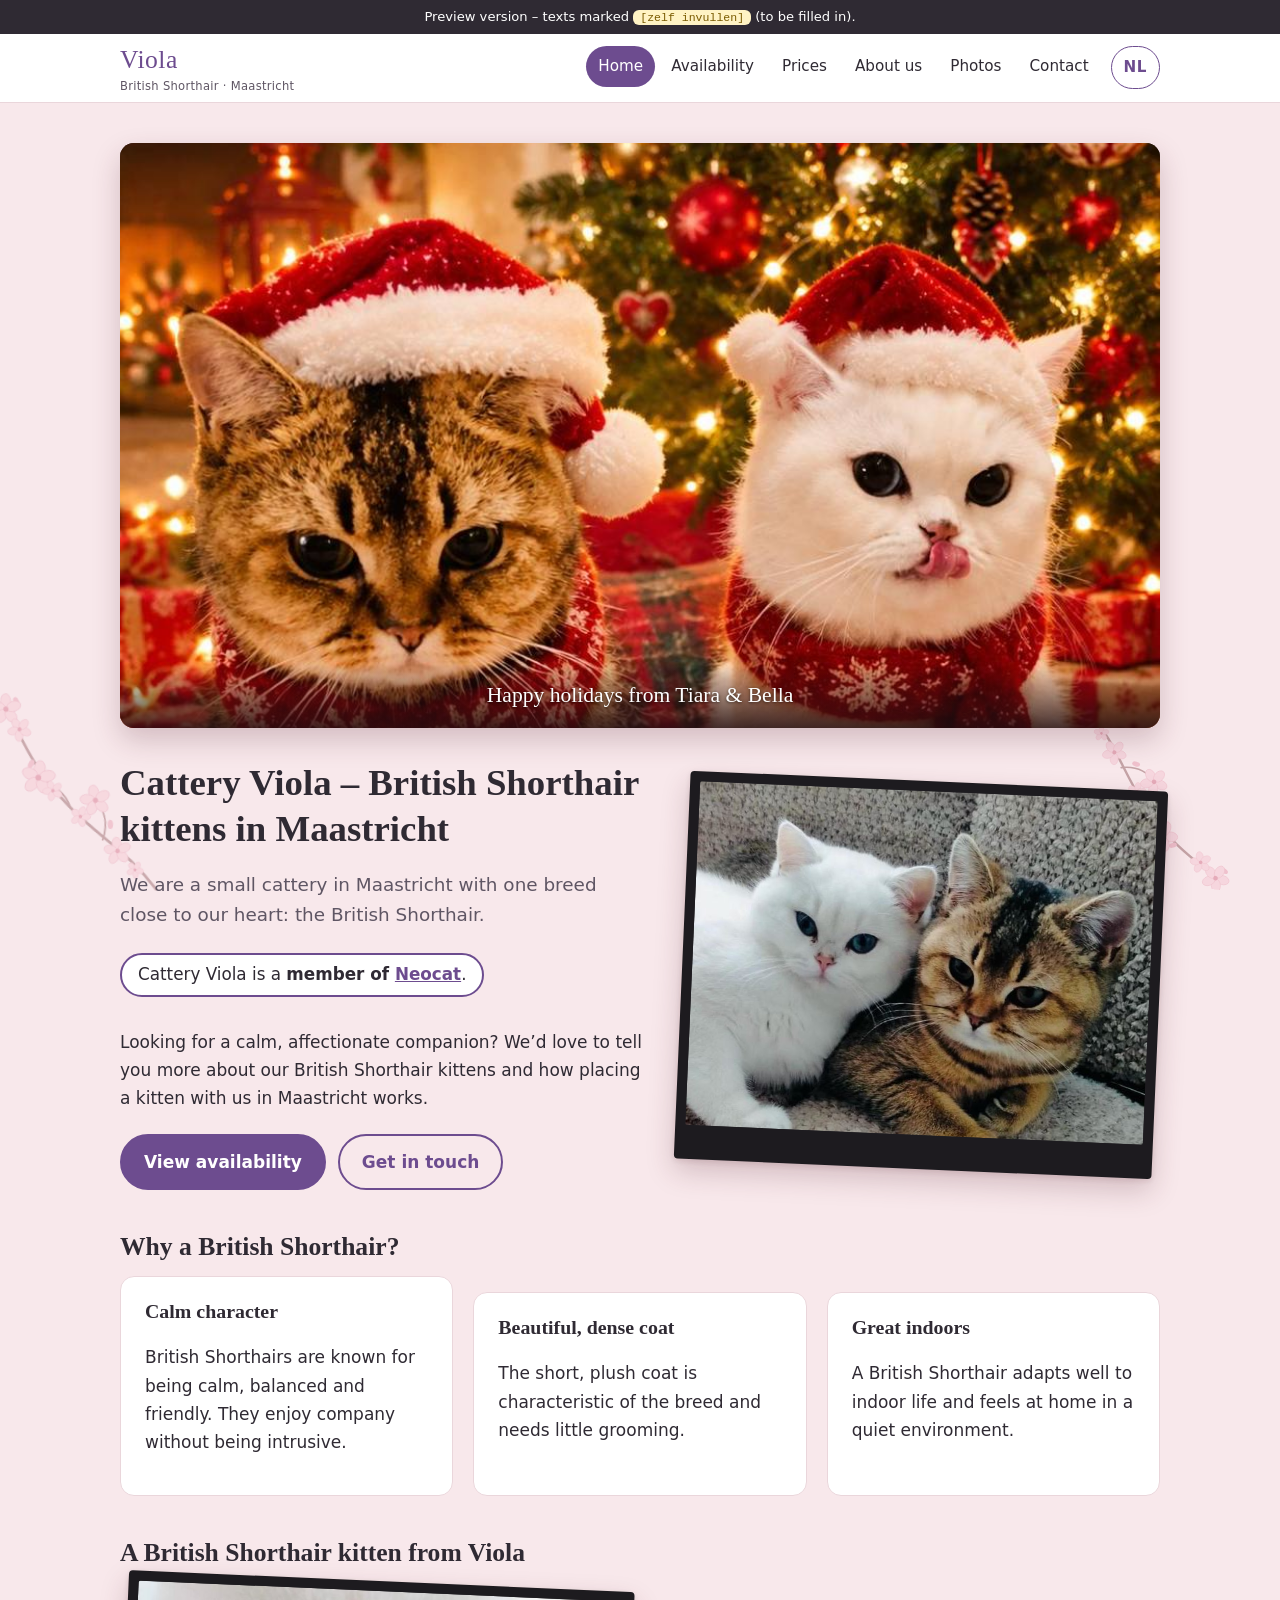
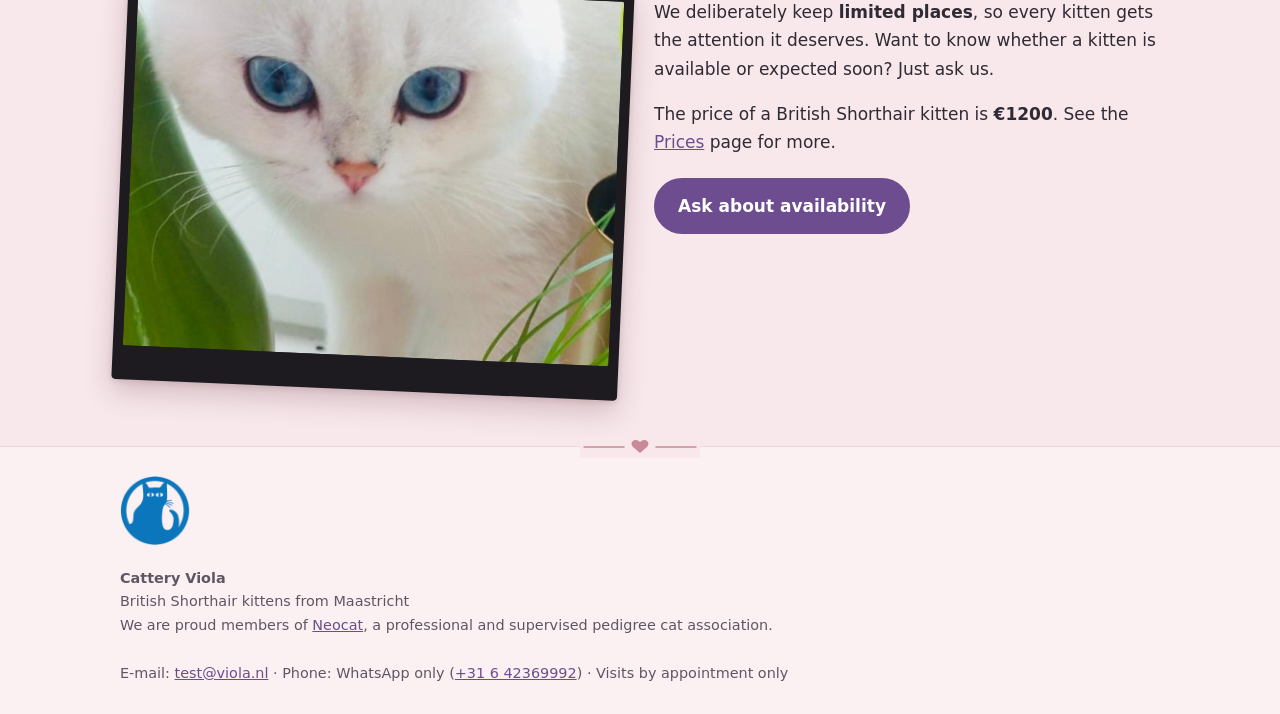
==== commit 0ef846d3: "Info Jean: alleen WhatsApp, bezoek op afspraak, locatie Maastricht, Limburg; werkwijze HCM/PKD + Die" ====
--- a/en/index.html
+++ b/en/index.html
@@ -73,7 +73,7 @@
 <a class="neocat-logo" href="https://www.neocat.nl/" target="_blank" rel="noopener"><img src="../images/neocat-logo.png" alt="Neocat logo" width="72" height="72" loading="lazy"></a>
 <div class="cols">
 <div><strong>Cattery Viola</strong><br>British Shorthair kittens from Maastricht<br>We are proud members of <a href="https://www.neocat.nl/" target="_blank" rel="noopener">Neocat</a>, a professional and supervised pedigree cat association.</div>
-<div>E-mail: <a href="mailto:test@viola.nl">test@viola.nl</a> · Tel/WhatsApp: <a href="tel:+31642369992">+31 6 42369992</a></div>
+<div>E-mail: <a href="mailto:test@viola.nl">test@viola.nl</a> · Phone: WhatsApp only (<a href="https://wa.me/31642369992">+31 6 42369992</a>) · Visits by appointment only</div>
 </div>
 </div></footer>
 </body>
